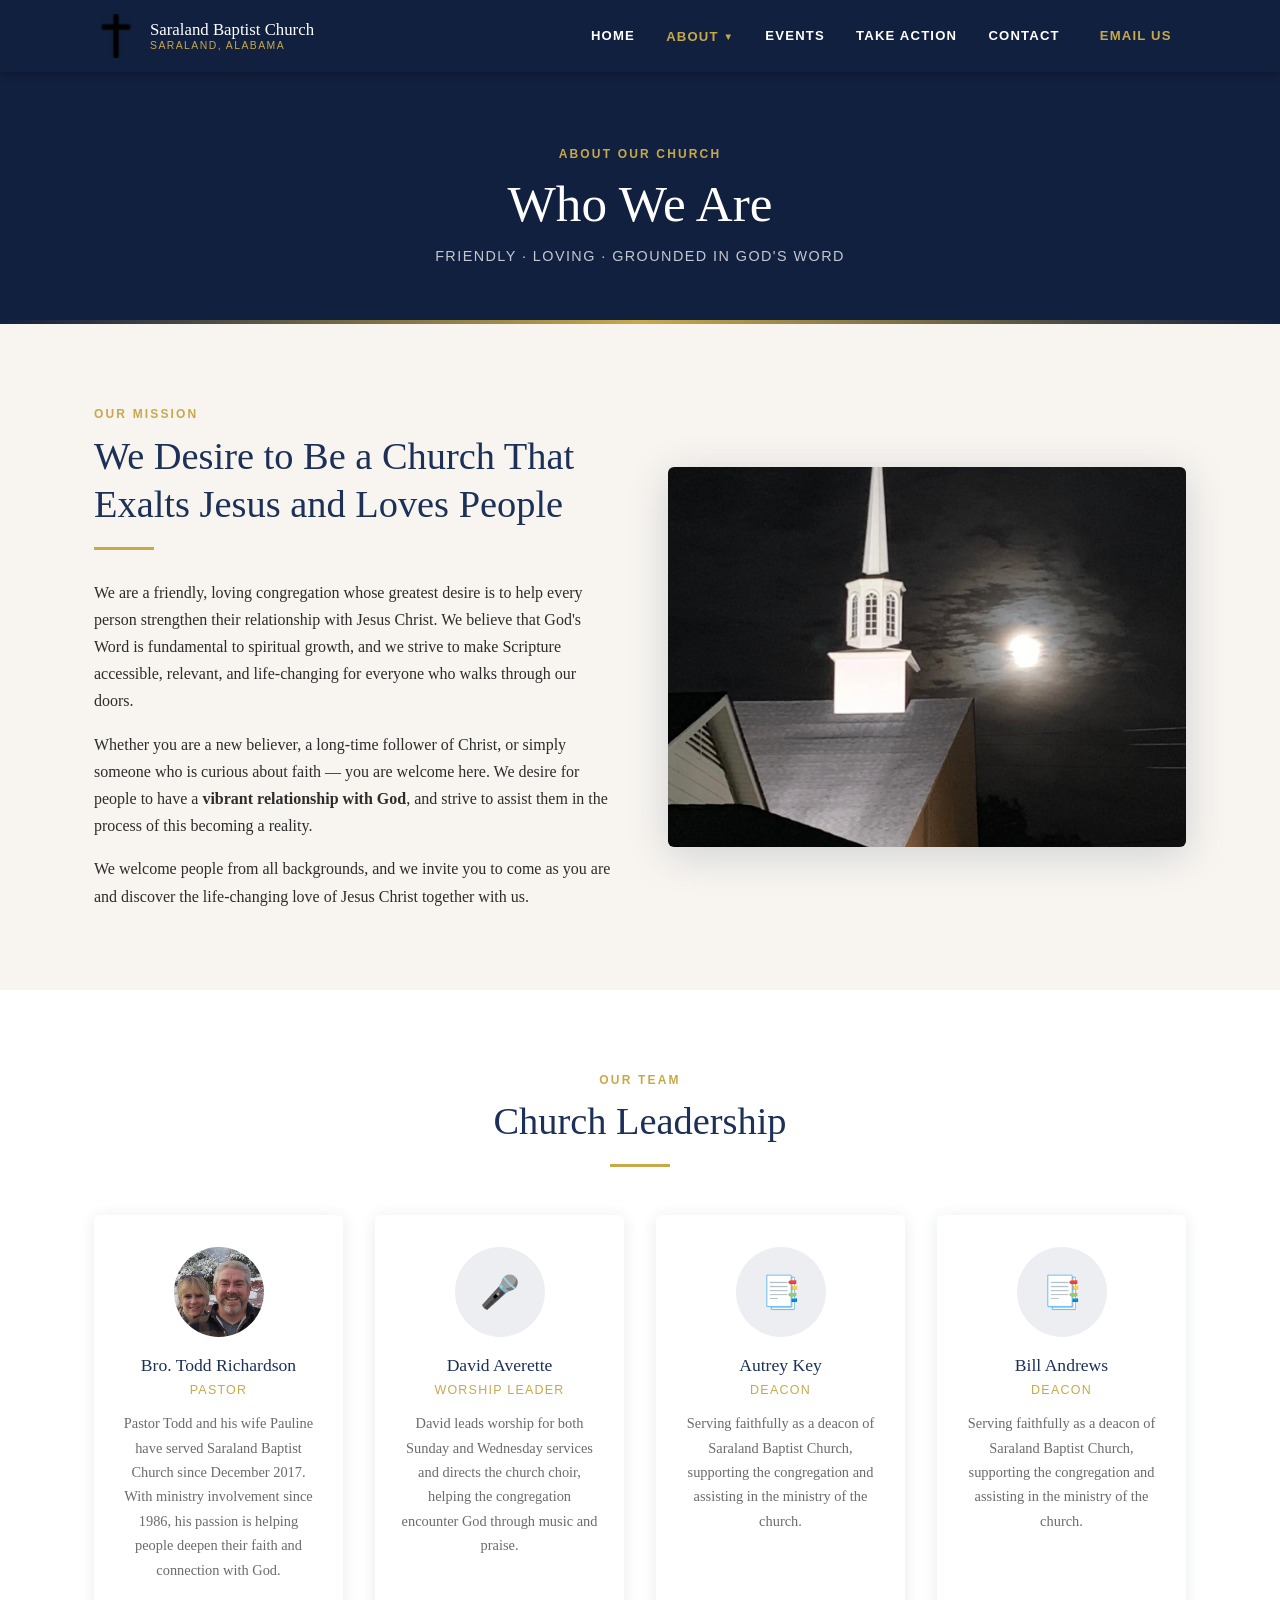
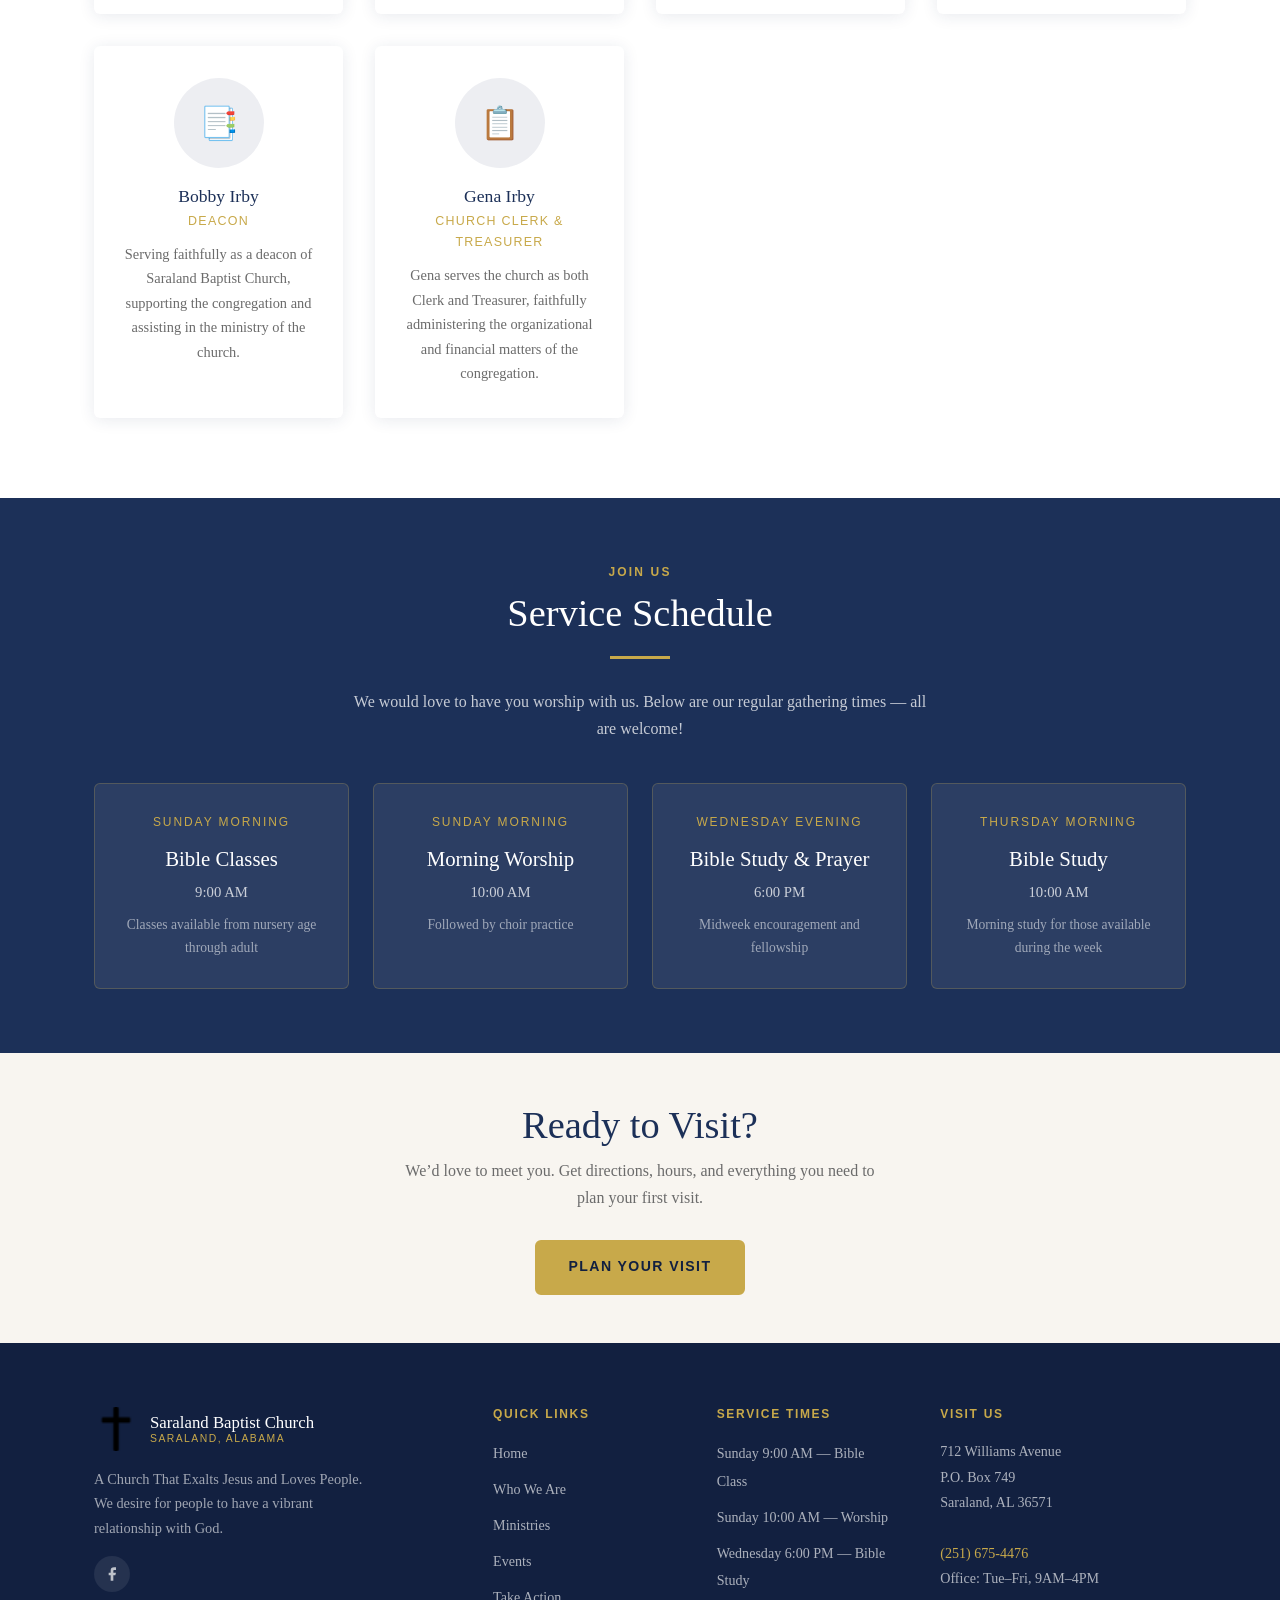
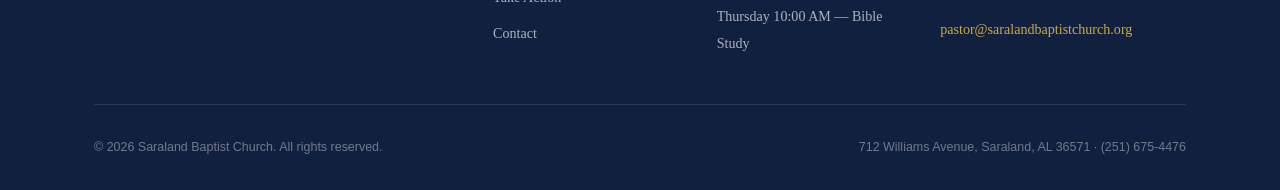
==== about.html @ 510d8241 "init" ====
<!DOCTYPE html>
<html lang="en">
<head>
  <meta charset="UTF-8">
  <meta name="viewport" content="width=device-width, initial-scale=1.0">
  <title>Who We Are — Saraland Baptist Church</title>
  <meta name="description" content="Learn about Saraland Baptist Church — our mission, leadership, and what we believe. A friendly, loving congregation in Saraland, Alabama.">
  <link rel="icon" type="image/x-icon" href="assets/icons/favicon.ico">
  <link rel="stylesheet" href="css/style.css">
</head>
<body>

  <!-- ===================== HEADER ===================== -->
  <header id="site-header">
    <div class="container">
      <div class="header-inner">

        <a href="index.html" class="site-logo">
          <img src="assets/icons/favicon.ico" alt="Saraland Baptist Church Logo">
          <div class="logo-text">
            <span class="logo-name">Saraland Baptist Church</span>
            <span class="logo-sub">Saraland, Alabama</span>
          </div>
        </a>

        <button class="nav-toggle" id="nav-toggle" aria-label="Toggle navigation" aria-expanded="false">
          <span></span><span></span><span></span>
        </button>

        <ul class="main-nav" id="main-nav" role="list">
          <li><a href="index.html">Home</a></li>
          <li>
            <button aria-haspopup="true" aria-expanded="false" id="about-btn" class="active">
              About <span class="nav-arrow">&#9660;</span>
            </button>
            <ul class="dropdown-menu" id="about-dropdown" role="list">
              <li><a href="about.html" class="active">Who We Are</a></li>
              <li><a href="ministries.html">Ministries</a></li>
            </ul>
          </li>
          <li><a href="events.html">Events</a></li>
          <li><a href="take-action.html">Take Action</a></li>
          <li><a href="contact.html">Contact</a></li>
          <li><a href="mailto:pastor@saralandbaptistchurch.org" class="nav-email">Email Us</a></li>
        </ul>

      </div>
    </div>
  </header>

  <main>

    <!-- ===================== PAGE HERO ===================== -->
    <section class="page-hero">
      <div class="container">
        <span class="section-label">About Our Church</span>
        <h1>Who We Are</h1>
        <p class="page-hero-sub">Friendly &middot; Loving &middot; Grounded in God's Word</p>
      </div>
    </section>

    <!-- ===================== MISSION ===================== -->
    <section class="section-pad" style="background: var(--cream);">
      <div class="container">
        <div style="display: grid; grid-template-columns: 1fr 1fr; gap: 3.5rem; align-items: center;">

          <div>
            <span class="section-label">Our Mission</span>
            <h2>We Desire to Be a Church That Exalts Jesus and Loves People</h2>
            <hr class="divider divider-left">
            <p>
              We are a friendly, loving congregation whose greatest desire is to help every person
              strengthen their relationship with Jesus Christ. We believe that God's Word is
              fundamental to spiritual growth, and we strive to make Scripture accessible,
              relevant, and life-changing for everyone who walks through our doors.
            </p>
            <p>
              Whether you are a new believer, a long-time follower of Christ, or simply someone
              who is curious about faith — you are welcome here. We desire for people to have a
              <strong>vibrant relationship with God</strong>, and strive to assist them in the
              process of this becoming a reality.
            </p>
            <p>
              We welcome people from all backgrounds, and we invite you to come as you are and
              discover the life-changing love of Jesus Christ together with us.
            </p>
          </div>

          <div style="position: relative;">
            <img
              src="assets/images/church-exterior.jpg"
              alt="Saraland Baptist Church building"
              style="border-radius: var(--radius); box-shadow: var(--shadow-lg); width:100%; height:380px; object-fit:cover;"
            >
          </div>

        </div>
      </div>
    </section>

    <!-- ===================== LEADERSHIP ===================== -->
    <section class="section-pad" style="background: var(--white);" id="leadership">
      <div class="container">
        <div class="text-center" style="max-width: 580px; margin: 0 auto 3rem;">
          <span class="section-label">Our Team</span>
          <h2>Church Leadership</h2>
          <hr class="divider">
        </div>

        <div class="staff-grid">

          <!-- Pastor -->
          <div class="staff-card">
            <div class="staff-avatar">
              <img src="assets/images/pastor-todd.jpg" alt="Pastor Todd Richardson" onerror="this.parentElement.innerHTML='&#9995;'">
            </div>
            <h3>Bro. Todd Richardson</h3>
            <span class="staff-title">Pastor</span>
            <p>
              Pastor Todd and his wife Pauline have served Saraland Baptist Church since
              December 2017. With ministry involvement since 1986, his passion is helping
              people deepen their faith and connection with God.
            </p>
          </div>

          <!-- Worship Leader -->
          <div class="staff-card">
            <div class="staff-avatar" style="font-size:2rem;">&#127908;</div>
            <h3>David Averette</h3>
            <span class="staff-title">Worship Leader</span>
            <p>
              David leads worship for both Sunday and Wednesday services and directs
              the church choir, helping the congregation encounter God through music
              and praise.
            </p>
          </div>

          <!-- Deacons -->
          <div class="staff-card">
            <div class="staff-avatar" style="font-size:2rem;">&#128209;</div>
            <h3>Autrey Key</h3>
            <span class="staff-title">Deacon</span>
            <p>
              Serving faithfully as a deacon of Saraland Baptist Church, supporting
              the congregation and assisting in the ministry of the church.
            </p>
          </div>

          <div class="staff-card">
            <div class="staff-avatar" style="font-size:2rem;">&#128209;</div>
            <h3>Bill Andrews</h3>
            <span class="staff-title">Deacon</span>
            <p>
              Serving faithfully as a deacon of Saraland Baptist Church, supporting
              the congregation and assisting in the ministry of the church.
            </p>
          </div>

          <div class="staff-card">
            <div class="staff-avatar" style="font-size:2rem;">&#128209;</div>
            <h3>Bobby Irby</h3>
            <span class="staff-title">Deacon</span>
            <p>
              Serving faithfully as a deacon of Saraland Baptist Church, supporting
              the congregation and assisting in the ministry of the church.
            </p>
          </div>

          <div class="staff-card">
            <div class="staff-avatar" style="font-size:2rem;">&#128203;</div>
            <h3>Gena Irby</h3>
            <span class="staff-title">Church Clerk &amp; Treasurer</span>
            <p>
              Gena serves the church as both Clerk and Treasurer, faithfully
              administering the organizational and financial matters of the
              congregation.
            </p>
          </div>

        </div>
      </div>
    </section>

    <!-- ===================== SERVICE TIMES ===================== -->
    <section class="service-times-section" id="service-times">
      <div class="container">
        <div class="text-center" style="max-width: 580px; margin: 0 auto;">
          <span class="section-label">Join Us</span>
          <h2 style="color: var(--white);">Service Schedule</h2>
          <hr class="divider">
          <p style="color: rgba(255,255,255,0.75);">
            We would love to have you worship with us. Below are our regular
            gathering times — all are welcome!
          </p>
        </div>

        <div class="service-times-grid">

          <div class="service-time-card">
            <span class="day">Sunday Morning</span>
            <h3>Bible Classes</h3>
            <p>9:00 AM</p>
            <p style="margin-top:0.5rem; font-size:0.85rem; color:rgba(255,255,255,0.55);">
              Classes available from nursery age through adult
            </p>
          </div>

          <div class="service-time-card">
            <span class="day">Sunday Morning</span>
            <h3>Morning Worship</h3>
            <p>10:00 AM</p>
            <p style="margin-top:0.5rem; font-size:0.85rem; color:rgba(255,255,255,0.55);">
              Followed by choir practice
            </p>
          </div>

          <div class="service-time-card">
            <span class="day">Wednesday Evening</span>
            <h3>Bible Study &amp; Prayer</h3>
            <p>6:00 PM</p>
            <p style="margin-top:0.5rem; font-size:0.85rem; color:rgba(255,255,255,0.55);">
              Midweek encouragement and fellowship
            </p>
          </div>

          <div class="service-time-card">
            <span class="day">Thursday Morning</span>
            <h3>Bible Study</h3>
            <p>10:00 AM</p>
            <p style="margin-top:0.5rem; font-size:0.85rem; color:rgba(255,255,255,0.55);">
              Morning study for those available during the week
            </p>
          </div>

        </div>
      </div>
    </section>

    <!-- ===================== CTA ===================== -->
    <section class="section-pad-sm" style="background: var(--cream); text-align: center;">
      <div class="container">
        <h2>Ready to Visit?</h2>
        <p style="color: var(--text-muted); max-width: 480px; margin: 0.5rem auto 1.8rem;">
          We&rsquo;d love to meet you. Get directions, hours, and everything you need to plan your first visit.
        </p>
        <a href="contact.html" class="btn btn-primary">Plan Your Visit</a>
      </div>
    </section>

  </main>

  <!-- ===================== FOOTER ===================== -->
  <footer id="site-footer">
    <div class="container">
      <div class="footer-grid">

        <div class="footer-brand">
          <a href="index.html" class="site-logo">
            <img src="assets/icons/favicon.ico" alt="SBC Logo">
            <div class="logo-text">
              <span class="logo-name">Saraland Baptist Church</span>
              <span class="logo-sub">Saraland, Alabama</span>
            </div>
          </a>
          <p>A Church That Exalts Jesus and Loves People. We desire for people to have a vibrant relationship with God.</p>
          <div class="social-links" style="margin-top:1rem;">
            <a href="https://www.facebook.com/Saralandbaptist" target="_blank" rel="noopener" aria-label="Facebook">
              <svg width="16" height="16" viewBox="0 0 24 24" fill="currentColor"><path d="M18 2h-3a5 5 0 0 0-5 5v3H7v4h3v8h4v-8h3l1-4h-4V7a1 1 0 0 1 1-1h3z"/></svg>
            </a>
          </div>
        </div>

        <div class="footer-col">
          <h4>Quick Links</h4>
          <ul>
            <li><a href="index.html">Home</a></li>
            <li><a href="about.html">Who We Are</a></li>
            <li><a href="ministries.html">Ministries</a></li>
            <li><a href="events.html">Events</a></li>
            <li><a href="take-action.html">Take Action</a></li>
            <li><a href="contact.html">Contact</a></li>
          </ul>
        </div>

        <div class="footer-col">
          <h4>Service Times</h4>
          <ul>
            <li><a href="#service-times">Sunday 9:00 AM — Bible Class</a></li>
            <li><a href="#service-times">Sunday 10:00 AM — Worship</a></li>
            <li><a href="#service-times">Wednesday 6:00 PM — Bible Study</a></li>
            <li><a href="#service-times">Thursday 10:00 AM — Bible Study</a></li>
          </ul>
        </div>

        <div class="footer-col footer-contact">
          <h4>Visit Us</h4>
          <p>
            712 Williams Avenue<br>
            P.O. Box 749<br>
            Saraland, AL 36571<br><br>
            <a href="tel:+12516754476">(251) 675-4476</a><br>
            Office: Tue–Fri, 9AM–4PM<br><br>
            <a href="mailto:pastor@saralandbaptistchurch.org">pastor@saralandbaptistchurch.org</a>
          </p>
        </div>

      </div>

      <div class="footer-bottom">
        <p>&copy; <span id="footer-year"></span> Saraland Baptist Church. All rights reserved.</p>
        <p>712 Williams Avenue, Saraland, AL 36571 &middot; <a href="tel:+12516754476" style="color:rgba(255,255,255,0.4)">(251) 675-4476</a></p>
      </div>
    </div>
  </footer>

  <script src="js/main.js"></script>
</body>
</html>
---- css/style.css ----
/* ============================================================
   Saraland Baptist Church - Main Stylesheet
   ============================================================ */

/* --- Reset & Base ------------------------------------------ */
*, *::before, *::after {
  box-sizing: border-box;
  margin: 0;
  padding: 0;
}

:root {
  --navy:       #1c3058;
  --navy-dark:  #122040;
  --navy-light: #2a4a7f;
  --gold:       #c8a94a;
  --gold-light: #e0c46a;
  --cream:      #f8f5f0;
  --white:      #ffffff;
  --text:       #2c2c2c;
  --text-muted: #6b6b6b;
  --border:     #ddd8d0;
  --shadow:     0 2px 16px rgba(28,48,88,0.10);
  --shadow-lg:  0 8px 40px rgba(28,48,88,0.18);
  --radius:     6px;
  --transition: 0.22s ease;
  --font-body:  'Georgia', 'Times New Roman', serif;
  --font-sans:  'Segoe UI', 'Helvetica Neue', Arial, sans-serif;
  --font-display: 'Georgia', 'Palatino Linotype', serif;
}

html {
  scroll-behavior: smooth;
  font-size: 16px;
}

body {
  font-family: var(--font-body);
  color: var(--text);
  background: var(--cream);
  line-height: 1.7;
}

img {
  display: block;
  max-width: 100%;
  height: auto;
}

a {
  color: var(--navy);
  text-decoration: none;
  transition: color var(--transition);
}

a:hover { color: var(--gold); }

ul { list-style: none; }

/* --- Typography -------------------------------------------- */
h1, h2, h3, h4, h5 {
  font-family: var(--font-display);
  color: var(--navy);
  line-height: 1.25;
  font-weight: normal;
}

h1 { font-size: clamp(2rem, 5vw, 3.2rem); }
h2 { font-size: clamp(1.6rem, 3.5vw, 2.4rem); }
h3 { font-size: clamp(1.2rem, 2.5vw, 1.6rem); }
h4 { font-size: 1.1rem; font-weight: bold; }

p { margin-bottom: 1em; }
p:last-child { margin-bottom: 0; }

.section-label {
  font-family: var(--font-sans);
  font-size: 0.75rem;
  font-weight: 700;
  letter-spacing: 0.18em;
  text-transform: uppercase;
  color: var(--gold);
  margin-bottom: 0.6em;
  display: block;
}

/* --- Layout Utilities -------------------------------------- */
.container {
  width: 100%;
  max-width: 1140px;
  margin: 0 auto;
  padding: 0 1.5rem;
}

.section-pad {
  padding: 5rem 0;
}

.section-pad-sm {
  padding: 3rem 0;
}

.text-center { text-align: center; }
.text-white  { color: var(--white) !important; }
.text-gold   { color: var(--gold) !important; }

.divider {
  width: 60px;
  height: 3px;
  background: var(--gold);
  margin: 1.2rem auto 1.8rem;
  border: none;
}

.divider-left {
  margin-left: 0;
}

/* --- Buttons ----------------------------------------------- */
.btn {
  display: inline-block;
  font-family: var(--font-sans);
  font-size: 0.88rem;
  font-weight: 700;
  letter-spacing: 0.1em;
  text-transform: uppercase;
  padding: 0.85rem 2rem;
  border-radius: var(--radius);
  border: 2px solid transparent;
  cursor: pointer;
  transition: all var(--transition);
  text-align: center;
  text-decoration: none;
}

.btn-primary {
  background: var(--gold);
  color: var(--navy-dark);
  border-color: var(--gold);
}

.btn-primary:hover {
  background: var(--gold-light);
  border-color: var(--gold-light);
  color: var(--navy-dark);
}

.btn-outline {
  background: transparent;
  color: var(--white);
  border-color: var(--white);
}

.btn-outline:hover {
  background: var(--white);
  color: var(--navy);
}

.btn-outline-navy {
  background: transparent;
  color: var(--navy);
  border-color: var(--navy);
}

.btn-outline-navy:hover {
  background: var(--navy);
  color: var(--white);
}

/* --- Header / Navigation ----------------------------------- */
#site-header {
  position: sticky;
  top: 0;
  z-index: 1000;
  background: var(--navy-dark);
  box-shadow: 0 2px 10px rgba(0,0,0,0.3);
}

.header-inner {
  display: flex;
  align-items: center;
  justify-content: space-between;
  height: 72px;
  gap: 1rem;
}

/* Logo */
.site-logo {
  display: flex;
  align-items: center;
  gap: 0.75rem;
  text-decoration: none;
  flex-shrink: 0;
}

.site-logo img {
  width: 44px;
  height: 44px;
  border-radius: 50%;
  object-fit: cover;
}

.site-logo .logo-text {
  display: flex;
  flex-direction: column;
  line-height: 1.2;
}

.site-logo .logo-name {
  font-family: var(--font-display);
  font-size: 1.05rem;
  color: var(--white);
  font-weight: normal;
}

.site-logo .logo-sub {
  font-family: var(--font-sans);
  font-size: 0.65rem;
  letter-spacing: 0.14em;
  text-transform: uppercase;
  color: var(--gold);
}

/* Main Nav */
.main-nav {
  display: flex;
  align-items: center;
  gap: 0.25rem;
}

.main-nav > li {
  position: relative;
}

.main-nav > li > a,
.main-nav > li > button {
  font-family: var(--font-sans);
  font-size: 0.82rem;
  font-weight: 600;
  letter-spacing: 0.09em;
  text-transform: uppercase;
  color: var(--white);
  padding: 0.55rem 0.85rem;
  border-radius: var(--radius);
  background: none;
  border: none;
  cursor: pointer;
  transition: all var(--transition);
  display: flex;
  align-items: center;
  gap: 0.3rem;
  white-space: nowrap;
  text-decoration: none;
}

.main-nav > li > a:hover,
.main-nav > li > button:hover {
  background: rgba(255,255,255,0.1);
  color: var(--gold);
}

.main-nav > li > a.active,
.main-nav > li > button.active {
  color: var(--gold);
}

.nav-arrow {
  font-size: 0.6rem;
  transition: transform var(--transition);
}

.main-nav > li > button[aria-expanded="true"] .nav-arrow {
  transform: rotate(180deg);
}

/* Dropdown */
.dropdown-menu {
  position: absolute;
  top: calc(100% + 6px);
  left: 0;
  background: var(--navy-dark);
  border: 1px solid rgba(200,169,74,0.25);
  border-radius: var(--radius);
  min-width: 180px;
  box-shadow: var(--shadow-lg);
  opacity: 0;
  visibility: hidden;
  transform: translateY(-6px);
  transition: all var(--transition);
  z-index: 200;
}

.main-nav > li:hover .dropdown-menu,
.main-nav > li > button[aria-expanded="true"] + .dropdown-menu {
  opacity: 1;
  visibility: visible;
  transform: translateY(0);
}

.dropdown-menu a {
  display: block;
  font-family: var(--font-sans);
  font-size: 0.82rem;
  font-weight: 500;
  color: rgba(255,255,255,0.85);
  padding: 0.65rem 1.1rem;
  transition: all var(--transition);
  text-decoration: none;
  letter-spacing: 0.04em;
}

.dropdown-menu a:hover {
  color: var(--gold);
  background: rgba(255,255,255,0.06);
}

/* Email in nav */
.nav-email {
  font-family: var(--font-sans);
  font-size: 0.78rem;
  color: var(--gold) !important;
  border: 1px solid rgba(200,169,74,0.4);
  border-radius: 20px;
  padding: 0.4rem 0.9rem !important;
  margin-left: 0.5rem;
}

.nav-email:hover {
  background: var(--gold) !important;
  color: var(--navy-dark) !important;
}

/* Hamburger */
.nav-toggle {
  display: none;
  flex-direction: column;
  gap: 5px;
  background: none;
  border: none;
  cursor: pointer;
  padding: 6px;
  z-index: 1100;
}

.nav-toggle span {
  display: block;
  width: 26px;
  height: 2px;
  background: var(--white);
  border-radius: 2px;
  transition: all var(--transition);
}

.nav-toggle.open span:nth-child(1) {
  transform: translateY(7px) rotate(45deg);
}

.nav-toggle.open span:nth-child(2) {
  opacity: 0;
}

.nav-toggle.open span:nth-child(3) {
  transform: translateY(-7px) rotate(-45deg);
}

/* --- Hero Section ------------------------------------------ */
.hero {
  position: relative;
  min-height: 88vh;
  display: flex;
  align-items: center;
  justify-content: center;
  text-align: center;
  background: var(--navy-dark);
  overflow: hidden;
}

.hero-bg {
  position: absolute;
  inset: 0;
  background-image: url('../assets/images/church-exterior.jpg');
  background-size: cover;
  background-position: center;
  opacity: 0.35;
  z-index: 0;
}

.hero-overlay {
  position: absolute;
  inset: 0;
  background: linear-gradient(
    to bottom,
    rgba(18,32,64,0.5) 0%,
    rgba(18,32,64,0.7) 60%,
    rgba(18,32,64,0.95) 100%
  );
  z-index: 1;
}

.hero-content {
  position: relative;
  z-index: 2;
  max-width: 780px;
  padding: 2rem 1.5rem;
}

.hero-content .section-label {
  color: var(--gold);
}

.hero-content h1 {
  color: var(--white);
  font-size: clamp(2.2rem, 6vw, 4rem);
  margin-bottom: 1.2rem;
  text-shadow: 0 2px 12px rgba(0,0,0,0.4);
}

.hero-content p {
  font-size: 1.1rem;
  color: rgba(255,255,255,0.88);
  max-width: 560px;
  margin: 0 auto 2rem;
}

.hero-buttons {
  display: flex;
  gap: 1rem;
  justify-content: center;
  flex-wrap: wrap;
}

/* --- Scripture Band ---------------------------------------- */
.scripture-band {
  background: var(--navy);
  padding: 3.5rem 0;
  text-align: center;
}

.scripture-band blockquote {
  font-style: italic;
  font-size: clamp(1.05rem, 2.5vw, 1.3rem);
  color: rgba(255,255,255,0.92);
  max-width: 720px;
  margin: 0 auto;
  line-height: 1.8;
}

.scripture-band cite {
  display: block;
  margin-top: 1rem;
  font-family: var(--font-sans);
  font-size: 0.82rem;
  letter-spacing: 0.12em;
  text-transform: uppercase;
  color: var(--gold);
  font-style: normal;
}

/* --- Service Times Banner ---------------------------------- */
.service-banner {
  background: var(--gold);
  padding: 1.1rem 0;
}

.service-banner .container {
  display: flex;
  align-items: center;
  justify-content: center;
  flex-wrap: wrap;
  gap: 0.5rem 2.5rem;
}

.service-item {
  display: flex;
  align-items: center;
  gap: 0.6rem;
  font-family: var(--font-sans);
  font-size: 0.85rem;
  font-weight: 600;
  color: var(--navy-dark);
  text-transform: uppercase;
  letter-spacing: 0.08em;
}

.service-item .dot {
  width: 6px;
  height: 6px;
  border-radius: 50%;
  background: var(--navy-dark);
  flex-shrink: 0;
}

/* --- Cards / Grid ------------------------------------------ */
.cards-grid {
  display: grid;
  grid-template-columns: repeat(auto-fit, minmax(280px, 1fr));
  gap: 2rem;
}

.card {
  background: var(--white);
  border-radius: var(--radius);
  box-shadow: var(--shadow);
  overflow: hidden;
  transition: transform var(--transition), box-shadow var(--transition);
}

.card:hover {
  transform: translateY(-3px);
  box-shadow: var(--shadow-lg);
}

.card-body {
  padding: 1.8rem;
}

.card-icon {
  width: 52px;
  height: 52px;
  background: rgba(28,48,88,0.08);
  border-radius: 50%;
  display: flex;
  align-items: center;
  justify-content: center;
  margin-bottom: 1.1rem;
  font-size: 1.4rem;
}

.card h3 {
  margin-bottom: 0.6rem;
}

.card p {
  color: var(--text-muted);
  font-size: 0.95rem;
}

/* --- About Section (Home) ---------------------------------- */
.about-home {
  background: var(--cream);
}

.about-home-inner {
  display: grid;
  grid-template-columns: 1fr 1fr;
  gap: 4rem;
  align-items: center;
}

.about-home-image {
  position: relative;
}

.about-home-image img {
  border-radius: var(--radius);
  box-shadow: var(--shadow-lg);
  width: 100%;
  height: 420px;
  object-fit: cover;
}

.about-home-image .image-accent {
  position: absolute;
  bottom: -16px;
  right: -16px;
  width: 120px;
  height: 120px;
  border: 4px solid var(--gold);
  border-radius: var(--radius);
  z-index: -1;
}

.about-home-text h2 { margin-bottom: 0.4rem; }

.about-home-text p {
  color: var(--text-muted);
  font-size: 1rem;
}

/* --- Take Action (Home) ------------------------------------ */
.take-action-home {
  background: var(--navy);
  color: var(--white);
  text-align: center;
  position: relative;
  overflow: hidden;
}

.take-action-home::before {
  content: '';
  position: absolute;
  top: -60px;
  right: -60px;
  width: 300px;
  height: 300px;
  border: 40px solid rgba(200,169,74,0.1);
  border-radius: 50%;
}

.take-action-home::after {
  content: '';
  position: absolute;
  bottom: -80px;
  left: -40px;
  width: 260px;
  height: 260px;
  border: 30px solid rgba(200,169,74,0.08);
  border-radius: 50%;
}

.take-action-home h2 { color: var(--white); }

.take-action-home p {
  color: rgba(255,255,255,0.82);
  max-width: 560px;
  margin: 0 auto 1.8rem;
}

/* --- Page Hero (Interior Pages) ---------------------------- */
.page-hero {
  background: var(--navy-dark);
  padding: 4.5rem 0 3.5rem;
  text-align: center;
  position: relative;
  overflow: hidden;
}

.page-hero::after {
  content: '';
  position: absolute;
  bottom: 0;
  left: 0;
  right: 0;
  height: 4px;
  background: linear-gradient(90deg, var(--navy-dark), var(--gold), var(--navy-dark));
}

.page-hero h1 {
  color: var(--white);
  margin-bottom: 0.5rem;
}

.page-hero .page-hero-sub {
  color: rgba(255,255,255,0.75);
  font-family: var(--font-sans);
  font-size: 0.9rem;
  letter-spacing: 0.1em;
  text-transform: uppercase;
}

/* --- Staff Grid -------------------------------------------- */
.staff-grid {
  display: grid;
  grid-template-columns: repeat(auto-fit, minmax(220px, 1fr));
  gap: 2rem;
}

.staff-card {
  text-align: center;
  background: var(--white);
  border-radius: var(--radius);
  padding: 2rem 1.5rem;
  box-shadow: var(--shadow);
}

.staff-card .staff-avatar {
  width: 90px;
  height: 90px;
  border-radius: 50%;
  margin: 0 auto 1.1rem;
  background: rgba(28,48,88,0.08);
  display: flex;
  align-items: center;
  justify-content: center;
  font-size: 2rem;
  overflow: hidden;
}

.staff-card .staff-avatar img {
  width: 100%;
  height: 100%;
  object-fit: cover;
}

.staff-card h3 { font-size: 1.1rem; margin-bottom: 0.2rem; }

.staff-card .staff-title {
  font-family: var(--font-sans);
  font-size: 0.78rem;
  letter-spacing: 0.1em;
  text-transform: uppercase;
  color: var(--gold);
  display: block;
  margin-bottom: 0.6rem;
}

.staff-card p {
  font-size: 0.9rem;
  color: var(--text-muted);
}

/* --- Service Times Table ----------------------------------- */
.service-times-section {
  background: var(--navy);
  color: var(--white);
  padding: 4rem 0;
}

.service-times-grid {
  display: grid;
  grid-template-columns: repeat(auto-fit, minmax(220px, 1fr));
  gap: 1.5rem;
  margin-top: 2.5rem;
}

.service-time-card {
  background: rgba(255,255,255,0.07);
  border: 1px solid rgba(200,169,74,0.25);
  border-radius: var(--radius);
  padding: 1.8rem 1.5rem;
  text-align: center;
}

.service-time-card .day {
  font-family: var(--font-sans);
  font-size: 0.75rem;
  letter-spacing: 0.16em;
  text-transform: uppercase;
  color: var(--gold);
  margin-bottom: 0.8rem;
  display: block;
}

.service-time-card h3 {
  color: var(--white);
  margin-bottom: 0.5rem;
  font-size: 1.3rem;
}

.service-time-card p {
  color: rgba(255,255,255,0.75);
  font-size: 0.92rem;
  margin: 0;
}

/* --- Ministries -------------------------------------------- */
.ministry-card {
  background: var(--white);
  border-radius: var(--radius);
  box-shadow: var(--shadow);
  padding: 2rem;
  display: flex;
  gap: 1.4rem;
  align-items: flex-start;
  transition: transform var(--transition), box-shadow var(--transition);
}

.ministry-card:hover {
  transform: translateY(-2px);
  box-shadow: var(--shadow-lg);
}

.ministry-icon {
  font-size: 2rem;
  flex-shrink: 0;
  width: 56px;
  height: 56px;
  background: rgba(28,48,88,0.07);
  border-radius: 50%;
  display: flex;
  align-items: center;
  justify-content: center;
}

.ministry-card h3 { margin-bottom: 0.4rem; }
.ministry-card p  { color: var(--text-muted); font-size: 0.95rem; margin: 0; }

.ministries-grid {
  display: grid;
  grid-template-columns: repeat(auto-fit, minmax(320px, 1fr));
  gap: 1.8rem;
}

/* --- Events ------------------------------------------------ */
.events-facebook-box {
  background: var(--white);
  border-radius: var(--radius);
  box-shadow: var(--shadow);
  padding: 3rem;
  text-align: center;
  max-width: 560px;
  margin: 0 auto;
}

.fb-icon {
  font-size: 3.5rem;
  color: #1877f2;
  margin-bottom: 1rem;
}

.events-facebook-box h2 { margin-bottom: 0.6rem; }
.events-facebook-box p  { color: var(--text-muted); margin-bottom: 1.8rem; }

/* --- Contact ----------------------------------------------- */
.contact-layout {
  display: grid;
  grid-template-columns: 1fr 1.2fr;
  gap: 3.5rem;
  align-items: start;
}

.contact-info-list {
  list-style: none;
  display: flex;
  flex-direction: column;
  gap: 1.5rem;
}

.contact-info-list li {
  display: flex;
  gap: 1rem;
  align-items: flex-start;
}

.contact-info-list .ci-icon {
  font-size: 1.3rem;
  flex-shrink: 0;
  width: 42px;
  height: 42px;
  background: rgba(28,48,88,0.07);
  border-radius: 50%;
  display: flex;
  align-items: center;
  justify-content: center;
  margin-top: 2px;
}

.contact-info-list .ci-label {
  font-family: var(--font-sans);
  font-size: 0.72rem;
  letter-spacing: 0.1em;
  text-transform: uppercase;
  color: var(--gold);
  display: block;
  margin-bottom: 0.15rem;
}

.contact-info-list .ci-value {
  font-size: 0.97rem;
  color: var(--text);
  line-height: 1.5;
}

.contact-info-list .ci-value a {
  color: var(--navy);
}

/* Contact Form */
.contact-form {
  background: var(--white);
  border-radius: var(--radius);
  box-shadow: var(--shadow);
  padding: 2.5rem;
}

.contact-form h3 {
  margin-bottom: 1.5rem;
  font-size: 1.35rem;
}

.form-group {
  margin-bottom: 1.2rem;
}

.form-group label {
  display: block;
  font-family: var(--font-sans);
  font-size: 0.8rem;
  font-weight: 600;
  text-transform: uppercase;
  letter-spacing: 0.08em;
  color: var(--text-muted);
  margin-bottom: 0.4rem;
}

.form-group input,
.form-group textarea,
.form-group select {
  width: 100%;
  padding: 0.7rem 1rem;
  border: 1px solid var(--border);
  border-radius: var(--radius);
  font-family: var(--font-body);
  font-size: 0.95rem;
  color: var(--text);
  background: var(--cream);
  transition: border-color var(--transition), box-shadow var(--transition);
  outline: none;
}

.form-group input:focus,
.form-group textarea:focus,
.form-group select:focus {
  border-color: var(--navy);
  box-shadow: 0 0 0 3px rgba(28,48,88,0.1);
}

.form-group textarea {
  resize: vertical;
  min-height: 130px;
}

/* --- Take Action ------------------------------------------- */
.take-action-cards {
  display: grid;
  grid-template-columns: 1fr 1fr;
  gap: 2rem;
}

.action-card {
  background: var(--white);
  border-radius: var(--radius);
  box-shadow: var(--shadow);
  padding: 2.5rem;
  text-align: center;
}

.action-card .action-icon {
  font-size: 2.8rem;
  margin-bottom: 1rem;
}

.action-card h3 { margin-bottom: 0.6rem; }
.action-card p { color: var(--text-muted); margin-bottom: 1.8rem; }

/* --- Map Placeholder --------------------------------------- */
.map-placeholder {
  width: 100%;
  height: 340px;
  background: rgba(28,48,88,0.07);
  border-radius: var(--radius);
  display: flex;
  align-items: center;
  justify-content: center;
  border: 2px dashed var(--border);
  color: var(--text-muted);
  font-family: var(--font-sans);
  font-size: 0.9rem;
  text-align: center;
  margin-top: 3rem;
  overflow: hidden;
}

.map-placeholder iframe {
  width: 100%;
  height: 100%;
  border: none;
  border-radius: var(--radius);
}

/* --- Footer ------------------------------------------------ */
#site-footer {
  background: var(--navy-dark);
  color: rgba(255,255,255,0.75);
  padding: 4rem 0 2rem;
}

.footer-grid {
  display: grid;
  grid-template-columns: 2fr 1fr 1fr 1.4fr;
  gap: 3rem;
  padding-bottom: 3rem;
  border-bottom: 1px solid rgba(255,255,255,0.1);
  margin-bottom: 2rem;
}

.footer-brand .site-logo {
  margin-bottom: 1rem;
}

.footer-brand p {
  font-size: 0.9rem;
  line-height: 1.7;
  color: rgba(255,255,255,0.6);
  max-width: 280px;
}

.footer-col h4 {
  font-family: var(--font-sans);
  font-size: 0.75rem;
  font-weight: 700;
  letter-spacing: 0.14em;
  text-transform: uppercase;
  color: var(--gold);
  margin-bottom: 1.1rem;
}

.footer-col ul {
  display: flex;
  flex-direction: column;
  gap: 0.55rem;
}

.footer-col ul a {
  font-size: 0.88rem;
  color: rgba(255,255,255,0.65);
  transition: color var(--transition);
}

.footer-col ul a:hover {
  color: var(--gold);
}

.footer-contact p {
  font-size: 0.88rem;
  line-height: 1.8;
  color: rgba(255,255,255,0.65);
}

.footer-contact a {
  color: var(--gold);
}

.footer-bottom {
  display: flex;
  align-items: center;
  justify-content: space-between;
  gap: 1rem;
  flex-wrap: wrap;
}

.footer-bottom p {
  font-family: var(--font-sans);
  font-size: 0.78rem;
  color: rgba(255,255,255,0.4);
  margin: 0;
}

.social-links {
  display: flex;
  gap: 0.75rem;
}

.social-links a {
  width: 36px;
  height: 36px;
  border-radius: 50%;
  background: rgba(255,255,255,0.08);
  display: flex;
  align-items: center;
  justify-content: center;
  color: rgba(255,255,255,0.7);
  font-size: 0.9rem;
  transition: all var(--transition);
  text-decoration: none;
}

.social-links a:hover {
  background: var(--gold);
  color: var(--navy-dark);
}

/* --- Responsive -------------------------------------------- */
@media (max-width: 1024px) {
  .footer-grid {
    grid-template-columns: 1fr 1fr;
  }
  .about-home-inner {
    gap: 2.5rem;
  }
}

@media (max-width: 768px) {
  /* Nav mobile */
  .nav-toggle { display: flex; }

  .main-nav {
    position: fixed;
    top: 72px;
    left: 0;
    right: 0;
    bottom: 0;
    background: var(--navy-dark);
    flex-direction: column;
    align-items: stretch;
    gap: 0;
    padding: 1.5rem 1rem 3rem;
    overflow-y: auto;
    transform: translateX(100%);
    transition: transform var(--transition);
  }

  .main-nav.open {
    transform: translateX(0);
  }

  .main-nav > li > a,
  .main-nav > li > button {
    font-size: 1rem;
    padding: 0.9rem 1rem;
    width: 100%;
    justify-content: space-between;
    border-radius: 0;
    border-bottom: 1px solid rgba(255,255,255,0.06);
  }

  .dropdown-menu {
    position: static;
    opacity: 1;
    visibility: visible;
    transform: none;
    box-shadow: none;
    border: none;
    border-left: 3px solid var(--gold);
    background: rgba(255,255,255,0.04);
    border-radius: 0;
    margin-left: 1rem;
    display: none;
  }

  .dropdown-menu.open {
    display: block;
  }

  .nav-email {
    margin-left: 0;
    margin-top: 0.5rem;
    border-radius: var(--radius);
    text-align: center;
  }

  /* Layout mobile */
  .about-home-inner,
  .contact-layout,
  .take-action-cards {
    grid-template-columns: 1fr;
  }

  .about-home-image {
    order: -1;
  }

  .footer-grid {
    grid-template-columns: 1fr;
    gap: 2rem;
  }

  .footer-bottom {
    flex-direction: column;
    text-align: center;
  }

  .section-pad {
    padding: 3.5rem 0;
  }
}

@media (max-width: 480px) {
  .hero-buttons {
    flex-direction: column;
    align-items: center;
  }

  .service-banner .container {
    flex-direction: column;
    gap: 0.4rem;
    text-align: center;
  }

  .ministries-grid {
    grid-template-columns: 1fr;
  }

  .cards-grid {
    grid-template-columns: 1fr;
  }
}
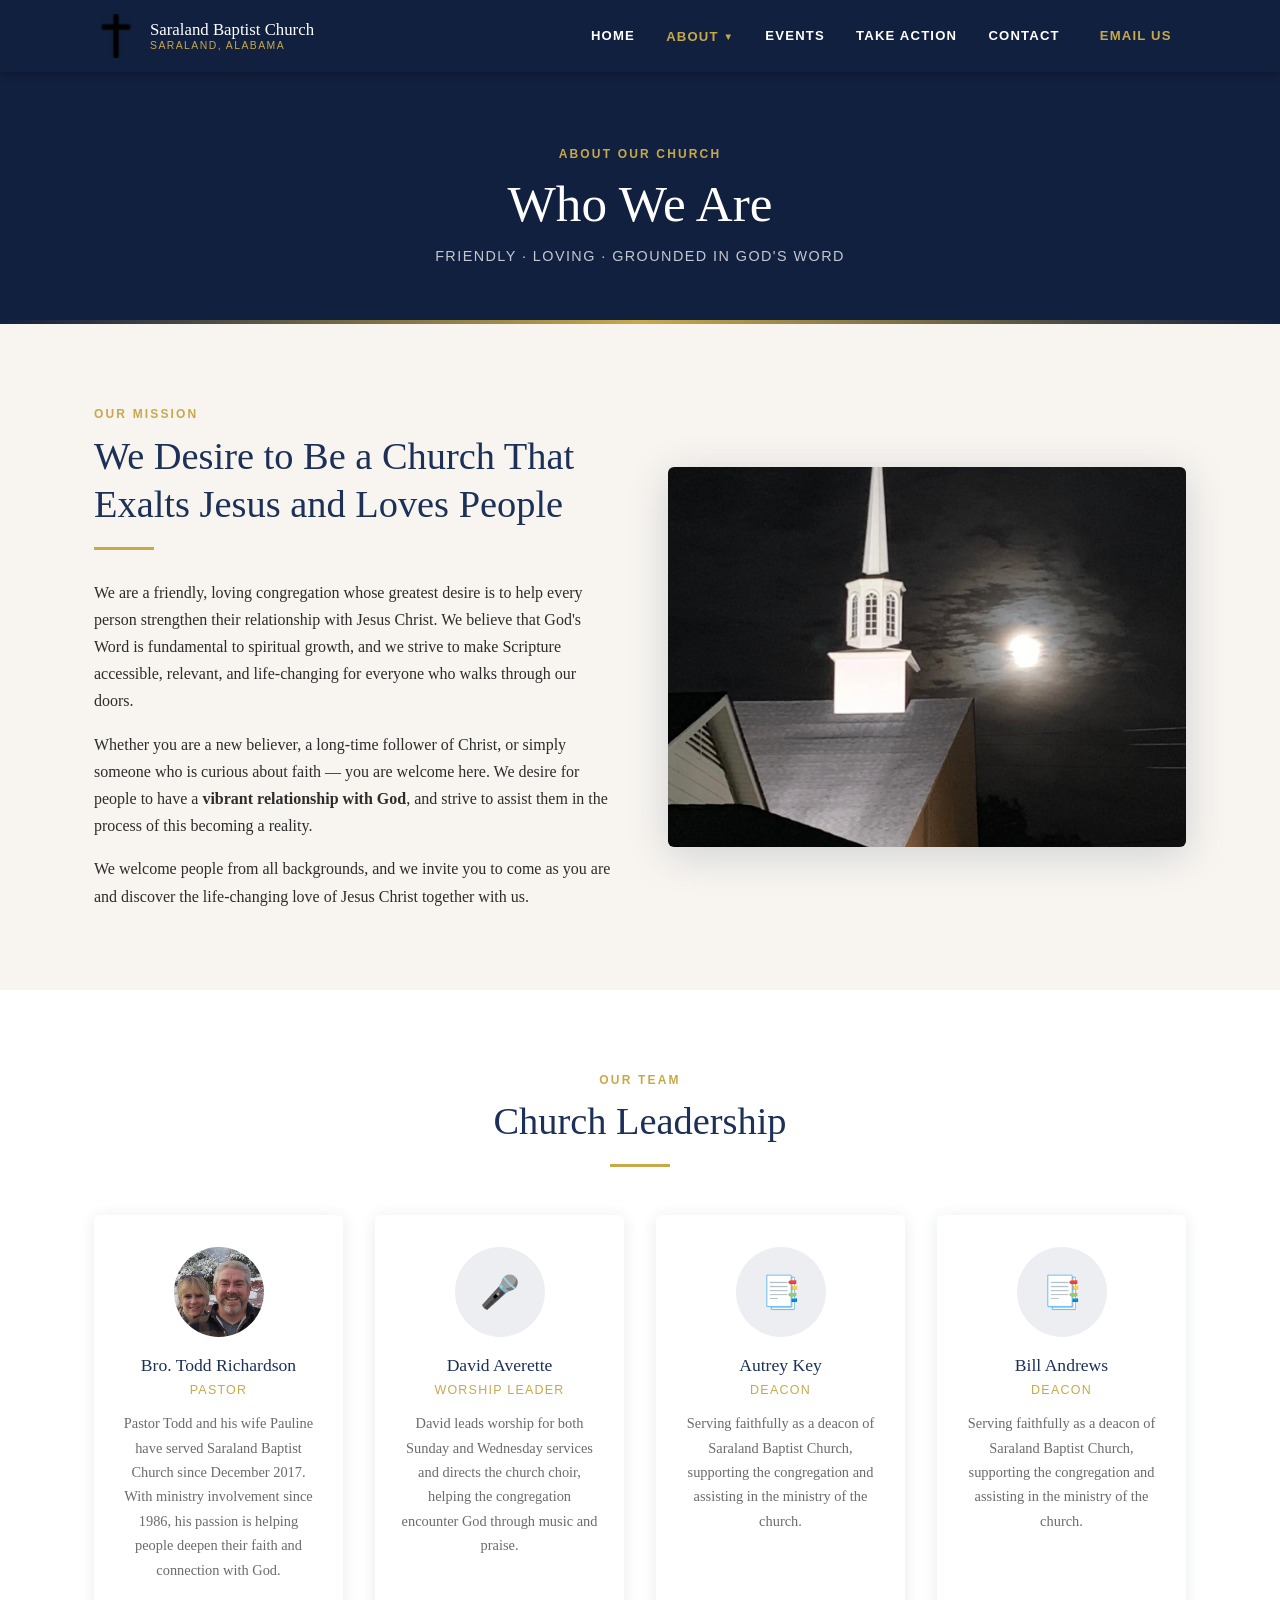
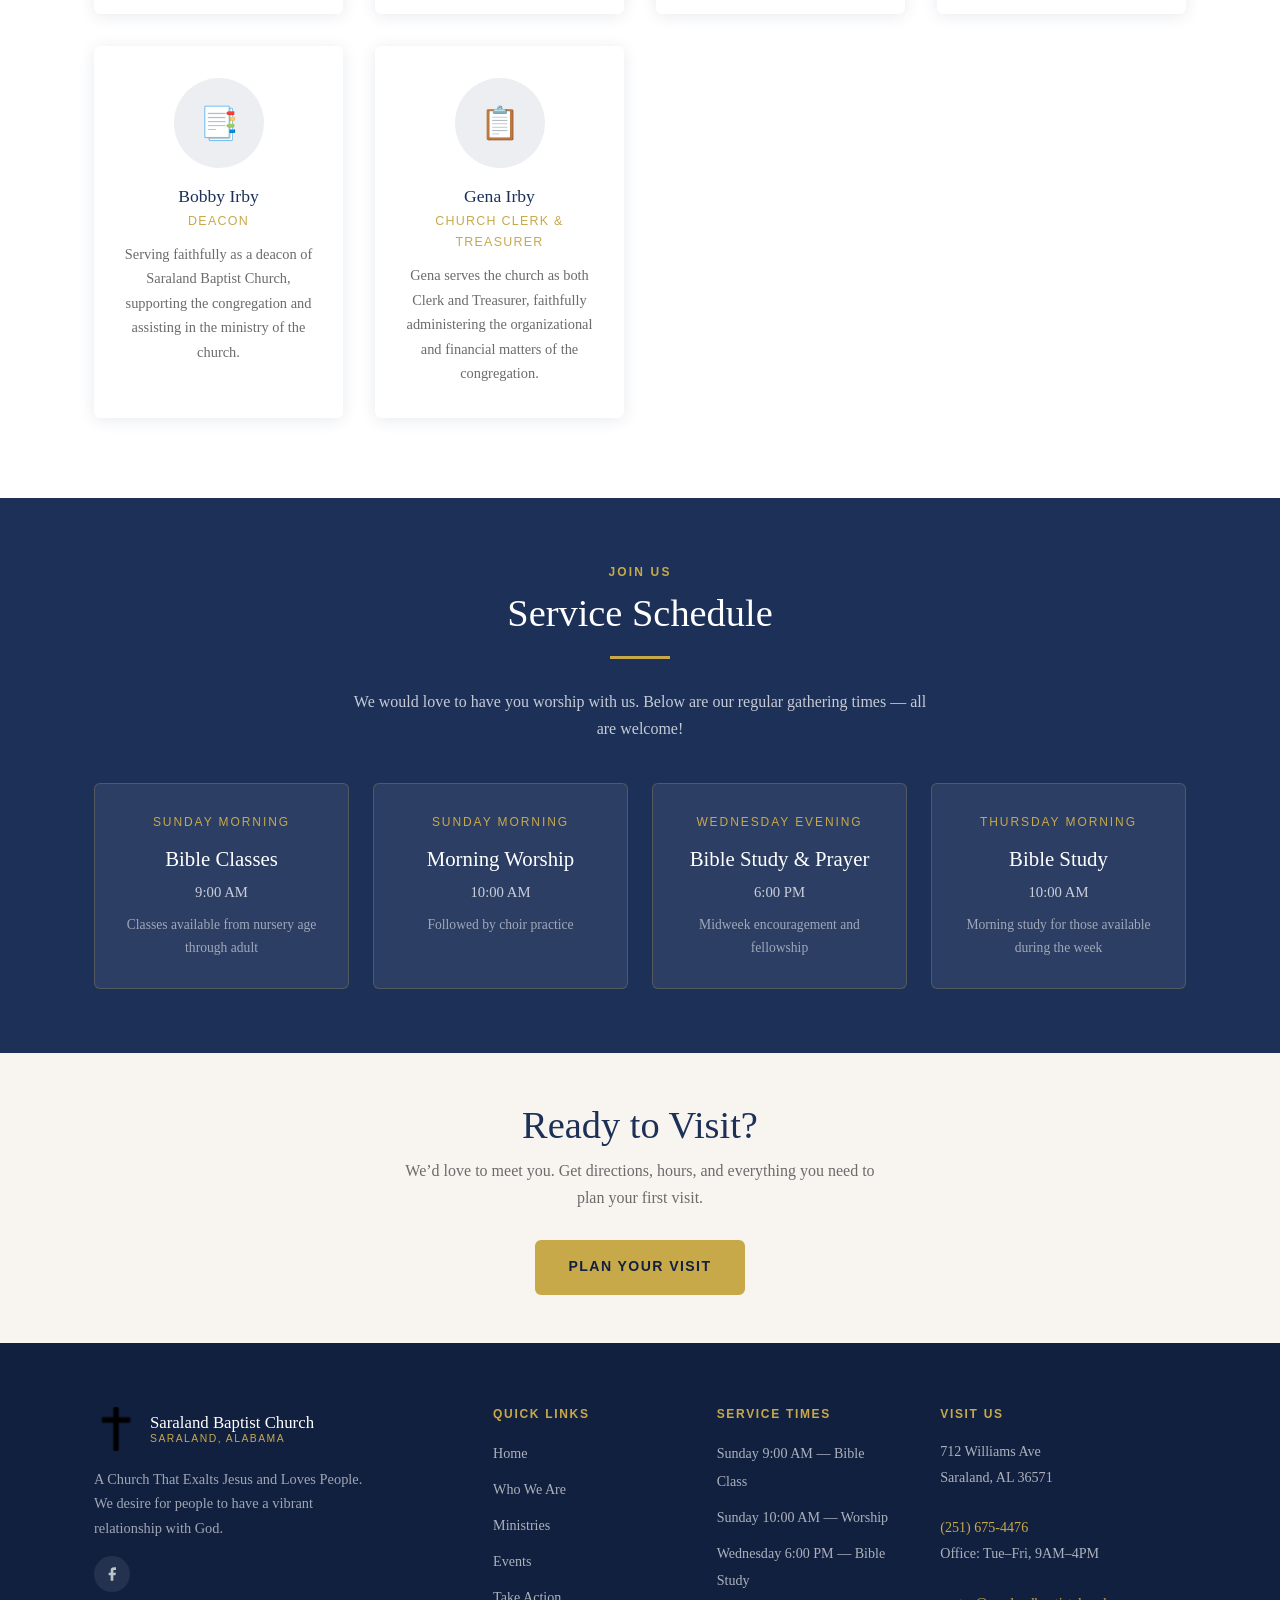
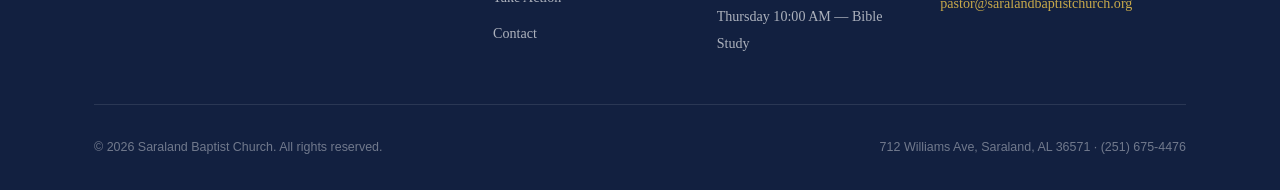
==== commit 34e4e401: "removed form" ====
--- a/about.html
+++ b/about.html
@@ -295,8 +295,7 @@
         <div class="footer-col footer-contact">
           <h4>Visit Us</h4>
           <p>
-            712 Williams Avenue<br>
-            P.O. Box 749<br>
+            712 Williams Ave<br>
             Saraland, AL 36571<br><br>
             <a href="tel:+12516754476">(251) 675-4476</a><br>
             Office: Tue–Fri, 9AM–4PM<br><br>
@@ -308,7 +307,7 @@
 
       <div class="footer-bottom">
         <p>&copy; <span id="footer-year"></span> Saraland Baptist Church. All rights reserved.</p>
-        <p>712 Williams Avenue, Saraland, AL 36571 &middot; <a href="tel:+12516754476" style="color:rgba(255,255,255,0.4)">(251) 675-4476</a></p>
+        <p>712 Williams Ave, Saraland, AL 36571 &middot; <a href="tel:+12516754476" style="color:rgba(255,255,255,0.4)">(251) 675-4476</a></p>
       </div>
     </div>
   </footer>
